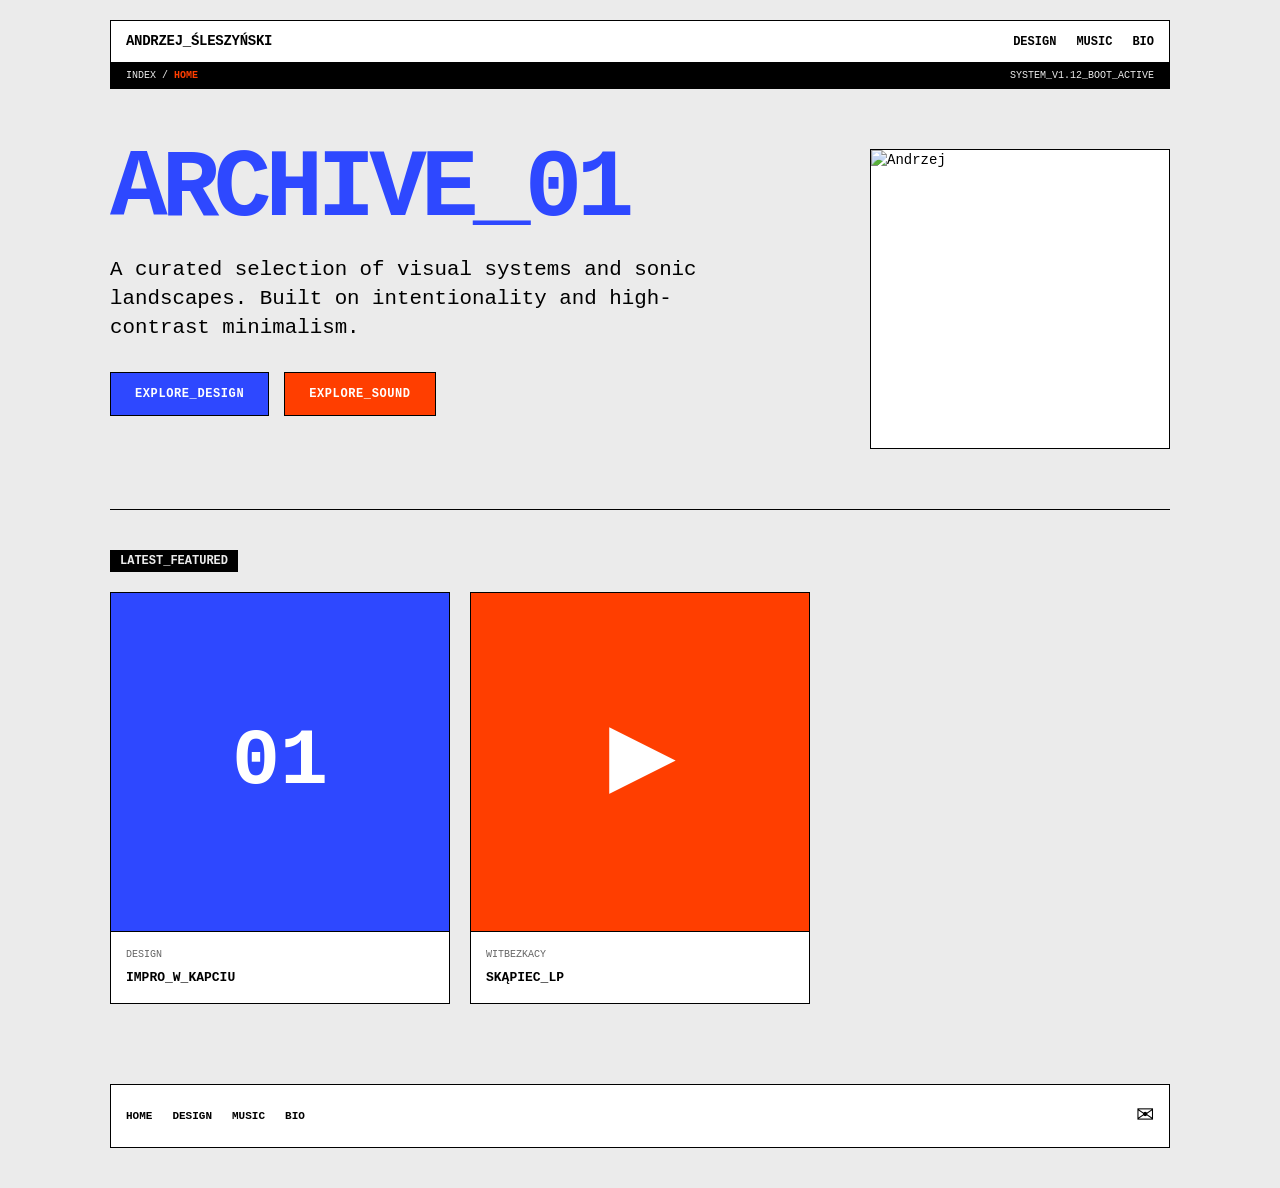
==== index.html @ a0dbd152 "Update index.html" ====
<!doctype html>
<html lang="en">
  <head>
    <meta charset="UTF-8" />
    <meta name="viewport" content="width=device-width, initial-scale=1.0" />
    <title>Andrzej Śleszyński | Portfolio</title>
    <link rel="stylesheet" href="style.css" />
    <link
      rel="icon"
      href="data:image/svg+xml,<svg xmlns=%22http://www.w3.org/2000/svg%22 viewBox=%220 0 100 100%22><text y=%22.9em%22 font-size=%2290%22 font-family=%22monospace%22 font-weight=%22900%22 fill=%22%232E48FF%22>&amp;/</text></svg>"
    />
  </head>
  <body>
    <header class="wiki-header">
      <nav class="nav-top">
        <div class="site-title">
          <a href="index.html" style="text-decoration: none; color: inherit"
            >ANDRZEJ_ŚLESZYŃSKI</a
          >
        </div>
        <div class="nav-links">
          <a href="design.html">DESIGN</a><a href="music.html">MUSIC</a
          ><a href="bio.html">BIO</a>
        </div>
      </nav>
      <div class="context-bar">
        <div class="path">
          <a href="index.html" style="text-decoration: none; color: inherit"
            >INDEX</a
          >
          / <span class="active-context">HOME</span>
        </div>
        <div class="metadata">SYSTEM_V1.12_BOOT_ACTIVE</div>
      </div>
    </header>

    <main>
      <section class="intro-wrap">
        <div class="intro-text">
          <h1>ARCHIVE_01</h1>
          <p>
            A curated selection of visual systems and sonic landscapes. Built on
            intentionality and high-contrast minimalism.
          </p>
          <div class="button-group">
            <a href="design.html" class="btn btn-cobalt">EXPLORE_DESIGN</a>
            <a href="music.html" class="btn btn-tangerine">EXPLORE_SOUND</a>
          </div>
        </div>
        <div class="photo-container">
          <img src="photo.jpg" alt="Andrzej" class="square-photo" />
        </div>
      </section>

      <section class="content-section">
        <h2 class="section-title">Latest_Featured</h2>
        <div class="featured-grid">
          <div class="wiki-entry">
            <a href="impro-kapciu.html" class="visual-link cobalt-bg">01</a>
            <div class="entry-meta">
              <span class="label">DESIGN</span
              ><span class="title">IMPRO_W_KAPCIU</span>
            </div>
          </div>
          <div class="wiki-entry">
            <a href="music.html" class="visual-link tangerine-bg">▶</a>
            <div class="entry-meta">
              <span class="label">WITBEZKACY</span
              ><span class="title">SKĄPIEC_LP</span>
            </div>
          </div>
        </div>
      </section>
    </main>

    <footer class="wiki-footer">
      <div class="footer-wrap">
        <div class="sitemap">
          <a href="index.html">Home</a><a href="design.html">Design</a
          ><a href="music.html">Music</a><a href="bio.html">Bio</a>
        </div>
        <a href="mailto:hello@sleszynski.com" class="mail-icon-link">&#9993;</a>
      </div>
    </footer>

    <script>
      document.addEventListener("DOMContentLoaded", function () {
        const preloader = document.getElementById("preloader");
        if (sessionStorage.getItem("booted")) {
          if (preloader) preloader.style.display = "none";
        } else {
          window.addEventListener("load", function () {
            setTimeout(() => {
              preloader.style.transition =
                "opacity 0.6s cubic-bezier(0.16, 1, 0.3, 1)";
              preloader.style.opacity = "0";
              sessionStorage.setItem("booted", "true");
              setTimeout(() => {
                preloader.style.display = "none";
              }, 600);
            }, 2500);
          });
        }
      });
    </script>
  </body>
</html>
---- style.css ----
/* ANDRZEJ ŚLESZYŃSKI // SYSTEM V1.11
   WANDA SAZO + OSCEAN ARCHIVE LOGIC */

:root {
  --bg: #ebebeb; /* Concrete */
  --white: #ffffff;
  --text: #000000; /* Pitch Black */
  --accent: #2e48ff; /* Cobalt Blue */
  --high: #ff3e00; /* Tangerine */
  --border: #000000;
}

* {
  margin: 0;
  padding: 0;
  box-sizing: border-box;
  cursor: crosshair;
}

body {
  font-family: "SF Mono", "Menlo", monospace;
  background-color: var(--bg);
  color: var(--text);
  padding: 0 20px;
  max-width: 1100px;
  margin: 0 auto;
  font-size: 14px;
  line-height: 1.5;
  overflow-x: hidden;
}

/* HEADER & NAVIGATION */
.wiki-header {
  border: 1px solid var(--border);
  margin-top: 20px;
  background: #fff;
}
.nav-top {
  display: flex;
  justify-content: space-between;
  padding: 10px 15px;
  border-bottom: 1px solid var(--border);
  flex-wrap: wrap;
}
.site-title {
  font-weight: 900;
  letter-spacing: -0.02em;
}
.site-title a {
  text-decoration: none;
  color: inherit;
}
.nav-links a {
  text-decoration: none;
  color: var(--text);
  margin-left: 20px;
  font-weight: bold;
  font-size: 12px;
}
.nav-links a:hover,
.nav-links a.active {
  color: var(--accent);
}

.context-bar {
  display: flex;
  justify-content: space-between;
  padding: 5px 15px;
  font-size: 10px;
  background-color: var(--text);
  color: var(--bg);
}
.active-context {
  color: var(--high);
  font-weight: bold;
}

/* UNIFIED LINEAR INTRO (PHOTO ON RIGHT) */
.intro-wrap {
  display: flex;
  justify-content: space-between;
  align-items: start;
  gap: 60px;
  padding: 60px 0;
  border-bottom: 1px solid var(--border);
}
.intro-text {
  flex: 1;
}
.intro-text h1 {
  font-size: clamp(3.5rem, 10vw, 6rem);
  font-weight: 900;
  letter-spacing: -0.06em;
  color: var(--accent);
  line-height: 0.85;
  margin-bottom: 1.5rem;
}
.intro-text p {
  font-size: 1.3rem;
  max-width: 650px;
  line-height: 1.4;
}
.photo-container {
  flex: 0 0 300px;
}
.square-photo {
  width: 300px;
  height: 300px;
  background-color: #fff;
  border: 1px solid var(--border);
  object-fit: cover;
  display: block;
}

/* PRIMARY NAVIGATION BUTTONS */
.button-group {
  display: flex;
  gap: 15px;
  margin-top: 30px;
}

.btn {
  display: inline-block;
  padding: 12px 24px;
  font-weight: 900;
  text-decoration: none;
  font-size: 12px;
  letter-spacing: 0.05em;
  border: 1px solid var(--border);
  transition: all 0.2s cubic-bezier(0.16, 1, 0.3, 1);
}

.btn-cobalt {
  background-color: var(--accent);
  color: var(--white);
}
.btn-tangerine {
  background-color: var(--high);
  color: var(--white);
}

.btn:hover {
  background-color: transparent;
  color: var(--text);
  transform: translateY(-2px);
}

/* GRID SYSTEMS */
.content-section {
  padding-top: 40px;
  margin-bottom: 60px;
}
.section-title {
  background: var(--border);
  color: var(--bg);
  display: inline-block;
  padding: 2px 10px;
  font-size: 12px;
  margin-bottom: 20px;
  text-transform: uppercase;
  font-weight: bold;
}

.wiki-grid,
.featured-grid {
  display: grid;
  grid-template-columns: repeat(auto-fill, minmax(300px, 1fr));
  gap: 20px;
}

.wiki-entry {
  border: 1px solid var(--border);
  background: #fff;
  transition: transform 0.2s cubic-bezier(0.16, 1, 0.3, 1);
}
.wiki-entry:hover {
  transform: translateY(-5px);
}
.visual-link {
  display: flex;
  aspect-ratio: 1/1;
  align-items: center;
  justify-content: center;
  text-decoration: none;
  font-size: 5rem;
  font-weight: 900;
  color: #fff;
}
.cobalt-bg {
  background: var(--accent);
}
.tangerine-bg {
  background: var(--high);
}
.entry-meta {
  padding: 15px;
  border-top: 1px solid var(--border);
}
.label {
  display: block;
  font-size: 10px;
  opacity: 0.6;
  text-transform: uppercase;
  margin-bottom: 5px;
}
.title {
  font-weight: bold;
  text-transform: uppercase;
  font-size: 13px;
}

/* FOOTER */
.wiki-footer {
  margin: 80px 0 40px;
  border: 1px solid var(--border);
  background: #fff;
  padding: 20px 15px;
}
.footer-wrap {
  display: flex;
  justify-content: space-between;
  align-items: center;
  flex-wrap: wrap;
  gap: 20px;
}
.sitemap {
  display: flex;
  gap: 20px;
}
.sitemap a {
  text-decoration: none;
  color: var(--text);
  font-size: 11px;
  font-weight: bold;
  text-transform: uppercase;
}
.mail-icon-link {
  text-decoration: none;
  color: var(--text);
  font-size: 1.4rem;
  line-height: 1;
}

/* MOBILE RESPONSIVE LOGIC */
@media (max-width: 850px) {
  .intro-wrap {
    flex-direction: column;
    gap: 30px;
    padding: 40px 0;
  }
  .photo-container {
    width: 100%;
    max-width: 300px;
  }
  .button-group {
    flex-direction: column;
    gap: 10px;
  }
  .btn {
    text-align: center;
    width: 100%;
  }

  .wiki-grid {
    grid-template-columns: 1fr;
  }

  .featured-grid {
    display: flex;
    overflow-x: auto;
    scroll-snap-type: x mandatory;
    gap: 15px;
    padding-bottom: 20px;
    -webkit-overflow-scrolling: touch;
    margin: 0 -20px;
    padding: 0 20px 20px 20px;
  }
  .featured-grid::-webkit-scrollbar {
    display: none;
  }
  .featured-grid .wiki-entry {
    flex: 0 0 85%;
    scroll-snap-align: center;
  }
}
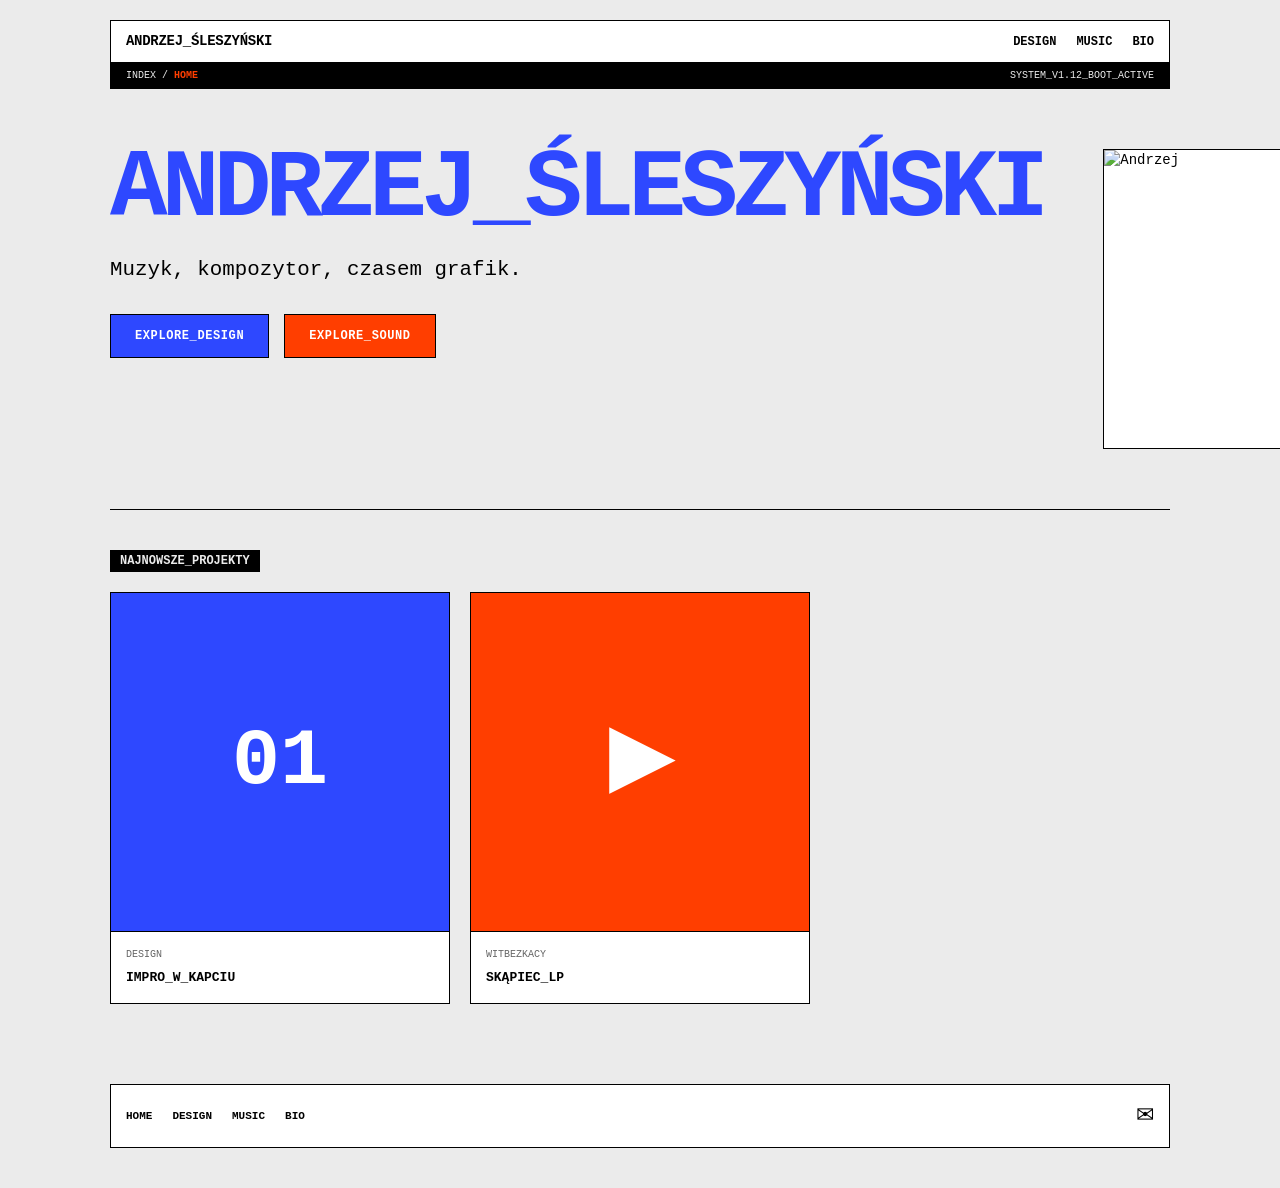
==== commit cb54851e: "mail corrections" ====
--- a/index.html
+++ b/index.html
@@ -37,11 +37,8 @@
     <main>
       <section class="intro-wrap">
         <div class="intro-text">
-          <h1>ARCHIVE_01</h1>
-          <p>
-            A curated selection of visual systems and sonic landscapes. Built on
-            intentionality and high-contrast minimalism.
-          </p>
+          <h1>ANDRZEJ_ŚLESZYŃSKI</h1>
+          <p>Muzyk, kompozytor, czasem grafik.</p>
           <div class="button-group">
             <a href="design.html" class="btn btn-cobalt">EXPLORE_DESIGN</a>
             <a href="music.html" class="btn btn-tangerine">EXPLORE_SOUND</a>
@@ -53,7 +50,7 @@
       </section>
 
       <section class="content-section">
-        <h2 class="section-title">Latest_Featured</h2>
+        <h2 class="section-title">Najnowsze_Projekty</h2>
         <div class="featured-grid">
           <div class="wiki-entry">
             <a href="impro-kapciu.html" class="visual-link cobalt-bg">01</a>
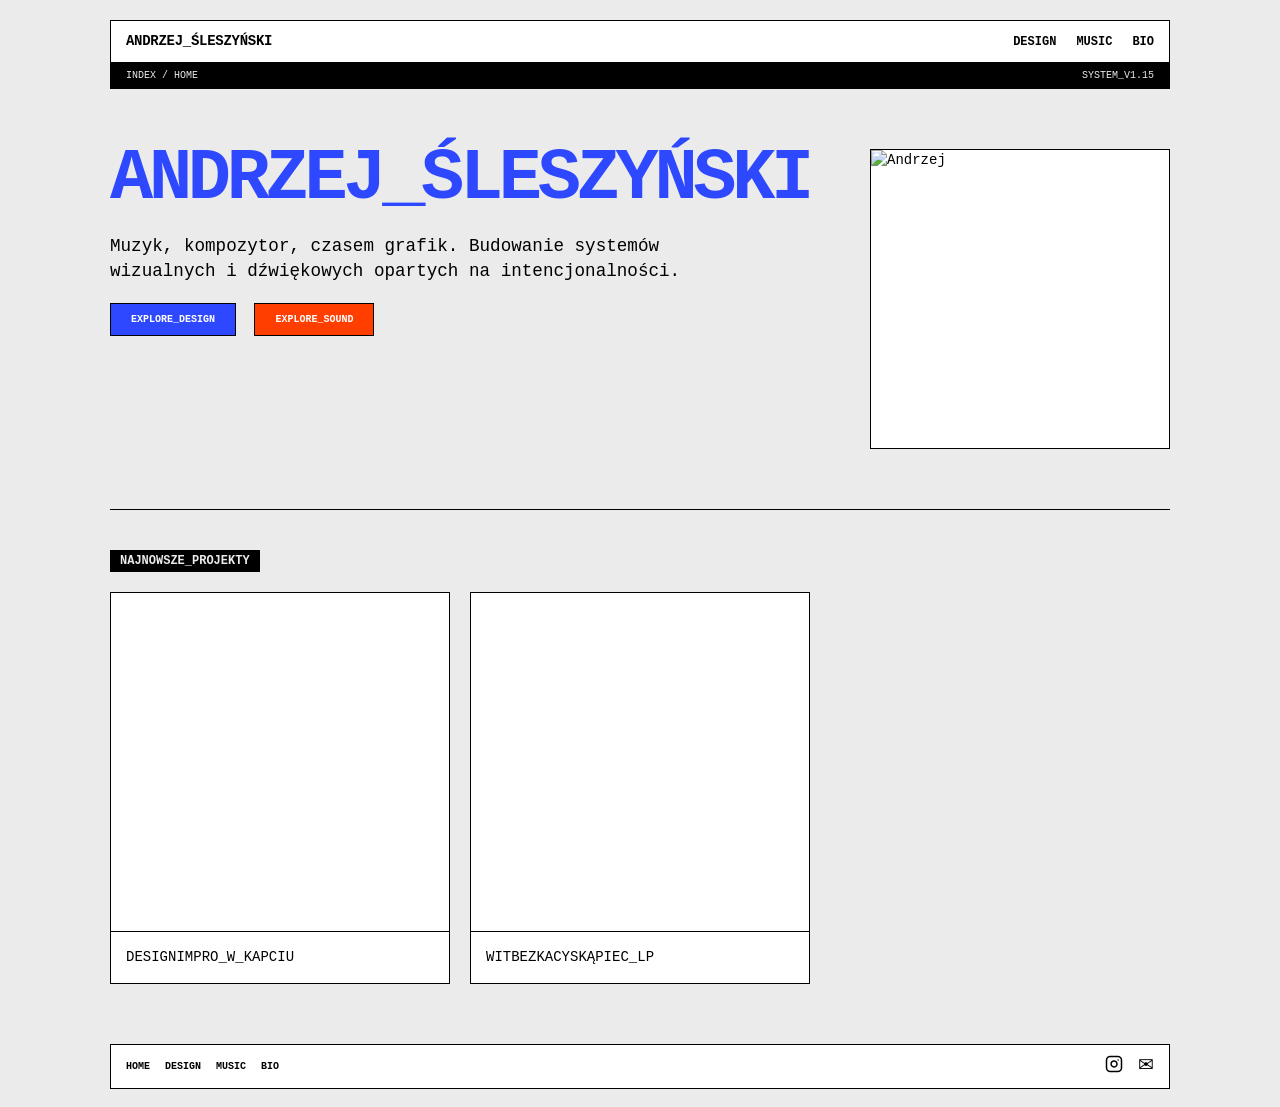
==== commit e85e9a7d: "big changes, new tables, text" ====
--- a/index.html
+++ b/index.html
@@ -14,9 +14,7 @@
     <header class="wiki-header">
       <nav class="nav-top">
         <div class="site-title">
-          <a href="index.html" style="text-decoration: none; color: inherit"
-            >ANDRZEJ_ŚLESZYŃSKI</a
-          >
+          <a href="index.html">ANDRZEJ_ŚLESZYŃSKI</a>
         </div>
         <div class="nav-links">
           <a href="design.html">DESIGN</a><a href="music.html">MUSIC</a
@@ -30,7 +28,7 @@
           >
           / <span class="active-context">HOME</span>
         </div>
-        <div class="metadata">SYSTEM_V1.12_BOOT_ACTIVE</div>
+        <div class="metadata">SYSTEM_V1.15</div>
       </div>
     </header>
 
@@ -38,10 +36,40 @@
       <section class="intro-wrap">
         <div class="intro-text">
           <h1>ANDRZEJ_ŚLESZYŃSKI</h1>
-          <p>Muzyk, kompozytor, czasem grafik.</p>
-          <div class="button-group">
-            <a href="design.html" class="btn btn-cobalt">EXPLORE_DESIGN</a>
-            <a href="music.html" class="btn btn-tangerine">EXPLORE_SOUND</a>
+          <p>
+            Muzyk, kompozytor, czasem grafik. Budowanie systemów wizualnych i
+            dźwiękowych opartych na intencjonalności.
+          </p>
+          <div class="button-group" style="margin-top: 25px">
+            <a
+              href="design.html"
+              class="btn btn-cobalt"
+              style="
+                padding: 10px 20px;
+                font-size: 10px;
+                border: 1px solid #000;
+                background: #2e48ff;
+                color: #fff;
+                text-decoration: none;
+                font-weight: bold;
+              "
+              >EXPLORE_DESIGN</a
+            >
+            <a
+              href="music.html"
+              class="btn btn-tangerine"
+              style="
+                padding: 10px 20px;
+                font-size: 10px;
+                border: 1px solid #000;
+                background: #ff3e00;
+                color: #fff;
+                text-decoration: none;
+                font-weight: bold;
+                margin-left: 10px;
+              "
+              >EXPLORE_SOUND</a
+            >
           </div>
         </div>
         <div class="photo-container">
@@ -51,9 +79,13 @@
 
       <section class="content-section">
         <h2 class="section-title">Najnowsze_Projekty</h2>
-        <div class="featured-grid">
+        <div class="wiki-grid">
           <div class="wiki-entry">
-            <a href="impro-kapciu.html" class="visual-link cobalt-bg">01</a>
+            <a
+              href="projects/design/impro-kapciu.html"
+              class="visual-link cobalt-bg"
+              >01</a
+            >
             <div class="entry-meta">
               <span class="label">DESIGN</span
               ><span class="title">IMPRO_W_KAPCIU</span>
@@ -76,29 +108,26 @@
           <a href="index.html">Home</a><a href="design.html">Design</a
           ><a href="music.html">Music</a><a href="bio.html">Bio</a>
         </div>
-        <a href="mailto:hello@sleszynski.com" class="mail-icon-link">&#9993;</a>
+        <div class="social-links">
+          <a href="https://instagram.com/witbezkacy" target="_blank">
+            <svg
+              width="18"
+              height="18"
+              viewBox="0 0 24 24"
+              fill="none"
+              stroke="currentColor"
+              stroke-width="2"
+              stroke-linecap="round"
+              stroke-linejoin="round"
+            >
+              <rect x="2" y="2" width="20" height="20" rx="5" ry="5"></rect>
+              <path d="M16 11.37A4 4 0 1 1 12.63 8 4 4 0 0 1 16 11.37z"></path>
+              <line x1="17.5" y1="6.5" x2="17.51" y2="6.5"></line>
+            </svg>
+          </a>
+          <a href="mailto:witbezkacy@gmail.com">&#9993;</a>
+        </div>
       </div>
     </footer>
-
-    <script>
-      document.addEventListener("DOMContentLoaded", function () {
-        const preloader = document.getElementById("preloader");
-        if (sessionStorage.getItem("booted")) {
-          if (preloader) preloader.style.display = "none";
-        } else {
-          window.addEventListener("load", function () {
-            setTimeout(() => {
-              preloader.style.transition =
-                "opacity 0.6s cubic-bezier(0.16, 1, 0.3, 1)";
-              preloader.style.opacity = "0";
-              sessionStorage.setItem("booted", "true");
-              setTimeout(() => {
-                preloader.style.display = "none";
-              }, 600);
-            }, 2500);
-          });
-        }
-      });
-    </script>
   </body>
 </html>
--- a/style.css
+++ b/style.css
@@ -1,12 +1,12 @@
-/* ANDRZEJ ŚLESZYŃSKI // SYSTEM V1.11
-   WANDA SAZO + OSCEAN ARCHIVE LOGIC */
+/* ANDRZEJ ŚLESZYŃSKI // SYSTEM V1.15
+   TABLE SYSTEM + RESPONSIVE HERO FIX */
 
 :root {
-  --bg: #ebebeb; /* Concrete */
+  --bg: #ebebeb;
   --white: #ffffff;
-  --text: #000000; /* Pitch Black */
-  --accent: #2e48ff; /* Cobalt Blue */
-  --high: #ff3e00; /* Tangerine */
+  --text: #000000;
+  --accent: #2e48ff;
+  --high: #ff3e00;
   --border: #000000;
 }
 
@@ -57,7 +57,6 @@
   font-weight: bold;
   font-size: 12px;
 }
-.nav-links a:hover,
 .nav-links a.active {
   color: var(--accent);
 }
@@ -70,17 +69,13 @@
   background-color: var(--text);
   color: var(--bg);
 }
-.active-context {
-  color: var(--high);
-  font-weight: bold;
-}
-
-/* UNIFIED LINEAR INTRO (PHOTO ON RIGHT) */
+
+/* INTRO WRAP (RESPONSIVE FIX) */
 .intro-wrap {
   display: flex;
   justify-content: space-between;
   align-items: start;
-  gap: 60px;
+  gap: 40px;
   padding: 60px 0;
   border-bottom: 1px solid var(--border);
 }
@@ -88,7 +83,11 @@
   flex: 1;
 }
 .intro-text h1 {
-  font-size: clamp(3.5rem, 10vw, 6rem);
+  font-size: clamp(
+    2rem,
+    7vw,
+    4.5rem
+  ); /* Smaller max size to keep photo on grid */
   font-weight: 900;
   letter-spacing: -0.06em;
   color: var(--accent);
@@ -96,10 +95,11 @@
   margin-bottom: 1.5rem;
 }
 .intro-text p {
-  font-size: 1.3rem;
-  max-width: 650px;
+  font-size: 1.1rem;
+  max-width: 600px;
   line-height: 1.4;
 }
+
 .photo-container {
   flex: 0 0 300px;
 }
@@ -112,37 +112,38 @@
   display: block;
 }
 
-/* PRIMARY NAVIGATION BUTTONS */
-.button-group {
-  display: flex;
-  gap: 15px;
-  margin-top: 30px;
-}
-
-.btn {
-  display: inline-block;
-  padding: 12px 24px;
-  font-weight: 900;
-  text-decoration: none;
-  font-size: 12px;
-  letter-spacing: 0.05em;
-  border: 1px solid var(--border);
-  transition: all 0.2s cubic-bezier(0.16, 1, 0.3, 1);
-}
-
-.btn-cobalt {
-  background-color: var(--accent);
-  color: var(--white);
-}
-.btn-tangerine {
-  background-color: var(--high);
-  color: var(--white);
-}
-
-.btn:hover {
-  background-color: transparent;
-  color: var(--text);
-  transform: translateY(-2px);
+/* REFINED 3-COLUMN TABLES (WHITE BACKGROUND) */
+.table-wrapper {
+  width: 100%;
+  overflow-x: auto;
+  margin-bottom: 40px;
+}
+.archive-table {
+  width: 100%;
+  border-collapse: collapse;
+  background: var(--white); /* Forces white background */
+  border: 1px solid var(--border);
+}
+.archive-table td {
+  padding: 1.2rem;
+  border-bottom: 1px solid #eee;
+  vertical-align: middle;
+}
+/* Column Gutter Logic */
+.archive-table td:first-child {
+  width: 180px;
+  padding-right: 4rem;
+  opacity: 0.6;
+}
+.archive-table td:nth-child(2) {
+  font-weight: bold;
+  padding-right: 4rem;
+}
+.archive-table td:last-child {
+  text-align: right;
+  font-weight: 800;
+  font-size: 11px;
+  width: 120px;
 }
 
 /* GRID SYSTEMS */
@@ -167,14 +168,10 @@
   grid-template-columns: repeat(auto-fill, minmax(300px, 1fr));
   gap: 20px;
 }
-
 .wiki-entry {
   border: 1px solid var(--border);
   background: #fff;
-  transition: transform 0.2s cubic-bezier(0.16, 1, 0.3, 1);
-}
-.wiki-entry:hover {
-  transform: translateY(-5px);
+  transition: 0.2s;
 }
 .visual-link {
   display: flex;
@@ -182,104 +179,60 @@
   align-items: center;
   justify-content: center;
   text-decoration: none;
-  font-size: 5rem;
+  font-size: 4rem;
   font-weight: 900;
   color: #fff;
-}
-.cobalt-bg {
-  background: var(--accent);
-}
-.tangerine-bg {
-  background: var(--high);
 }
 .entry-meta {
   padding: 15px;
   border-top: 1px solid var(--border);
 }
-.label {
-  display: block;
+
+/* COMPACT FOOTER */
+.wiki-footer {
+  margin: 40px 0 20px;
+  border: 1px solid var(--border);
+  background: #fff;
+  padding: 10px 15px;
+}
+.footer-wrap {
+  display: flex;
+  justify-content: space-between;
+  align-items: center;
+}
+.sitemap {
+  display: flex;
+  gap: 15px;
+}
+.sitemap a {
+  text-decoration: none;
+  color: var(--text);
   font-size: 10px;
-  opacity: 0.6;
+  font-weight: bold;
   text-transform: uppercase;
-  margin-bottom: 5px;
-}
-.title {
-  font-weight: bold;
-  text-transform: uppercase;
-  font-size: 13px;
-}
-
-/* FOOTER */
-.wiki-footer {
-  margin: 80px 0 40px;
-  border: 1px solid var(--border);
-  background: #fff;
-  padding: 20px 15px;
-}
-.footer-wrap {
-  display: flex;
-  justify-content: space-between;
+}
+.social-links {
+  display: flex;
+  gap: 15px;
   align-items: center;
-  flex-wrap: wrap;
-  gap: 20px;
-}
-.sitemap {
-  display: flex;
-  gap: 20px;
-}
-.sitemap a {
-  text-decoration: none;
-  color: var(--text);
-  font-size: 11px;
-  font-weight: bold;
-  text-transform: uppercase;
-}
-.mail-icon-link {
-  text-decoration: none;
-  color: var(--text);
-  font-size: 1.4rem;
+}
+.social-links a {
+  text-decoration: none;
+  color: var(--text);
+  font-size: 1.2rem;
   line-height: 1;
 }
 
-/* MOBILE RESPONSIVE LOGIC */
 @media (max-width: 850px) {
   .intro-wrap {
     flex-direction: column;
     gap: 30px;
-    padding: 40px 0;
   }
   .photo-container {
     width: 100%;
     max-width: 300px;
   }
-  .button-group {
-    flex-direction: column;
-    gap: 10px;
-  }
-  .btn {
-    text-align: center;
-    width: 100%;
-  }
-
   .wiki-grid {
     grid-template-columns: 1fr;
   }
-
-  .featured-grid {
-    display: flex;
-    overflow-x: auto;
-    scroll-snap-type: x mandatory;
-    gap: 15px;
-    padding-bottom: 20px;
-    -webkit-overflow-scrolling: touch;
-    margin: 0 -20px;
-    padding: 0 20px 20px 20px;
-  }
-  .featured-grid::-webkit-scrollbar {
-    display: none;
-  }
-  .featured-grid .wiki-entry {
-    flex: 0 0 85%;
-    scroll-snap-align: center;
-  }
-}
+}
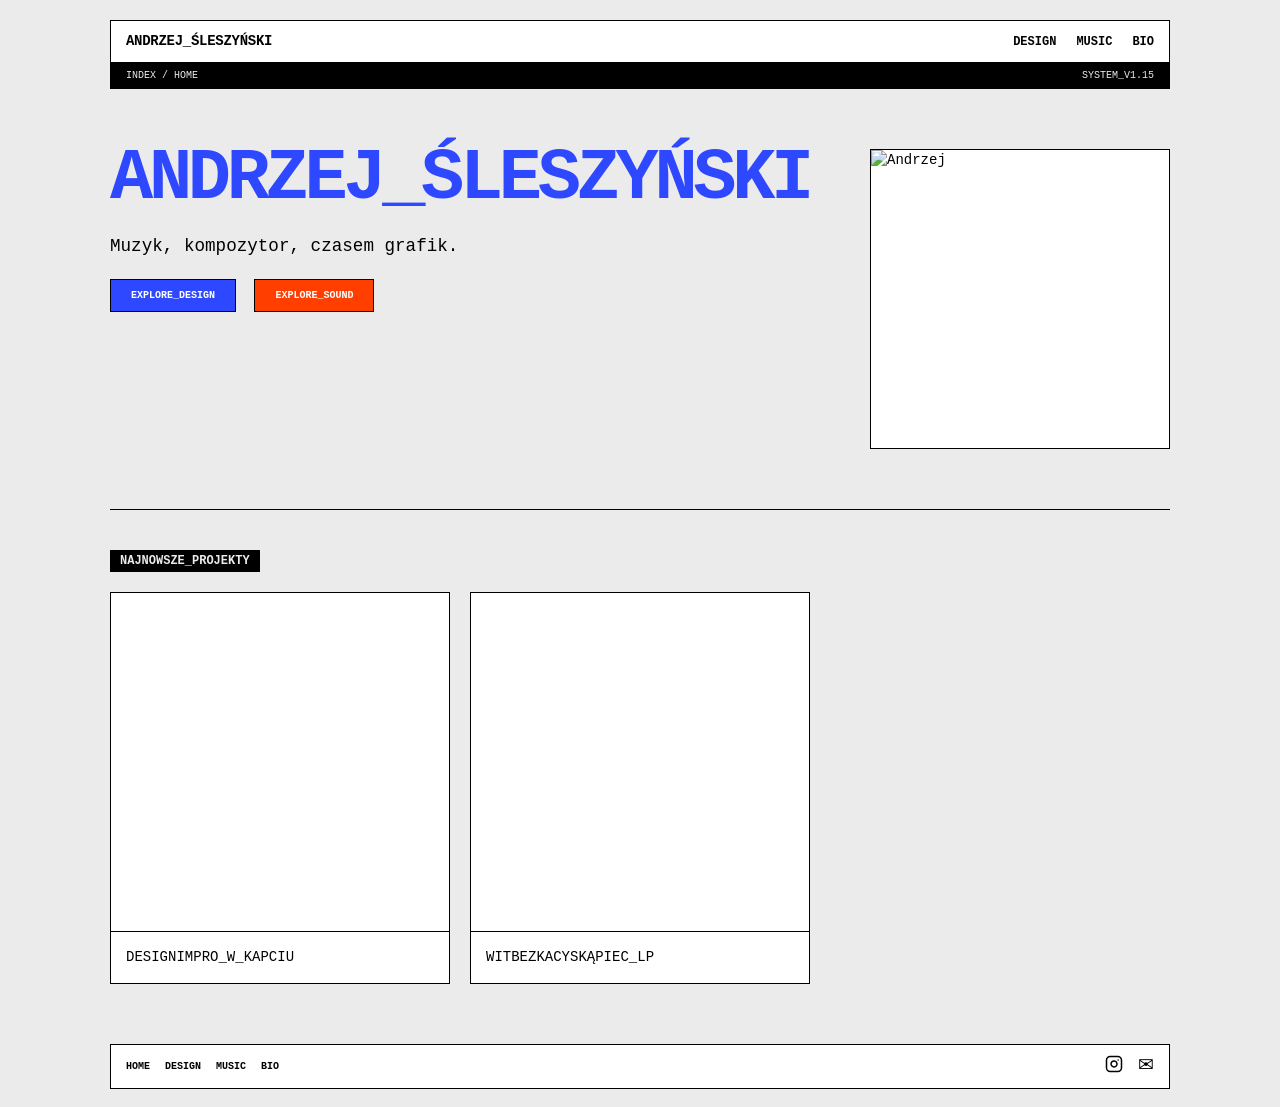
==== commit 3c0306be: "deleted some stuff" ====
--- a/index.html
+++ b/index.html
@@ -36,10 +36,7 @@
       <section class="intro-wrap">
         <div class="intro-text">
           <h1>ANDRZEJ_ŚLESZYŃSKI</h1>
-          <p>
-            Muzyk, kompozytor, czasem grafik. Budowanie systemów wizualnych i
-            dźwiękowych opartych na intencjonalności.
-          </p>
+          <p>Muzyk, kompozytor, czasem grafik.</p>
           <div class="button-group" style="margin-top: 25px">
             <a
               href="design.html"
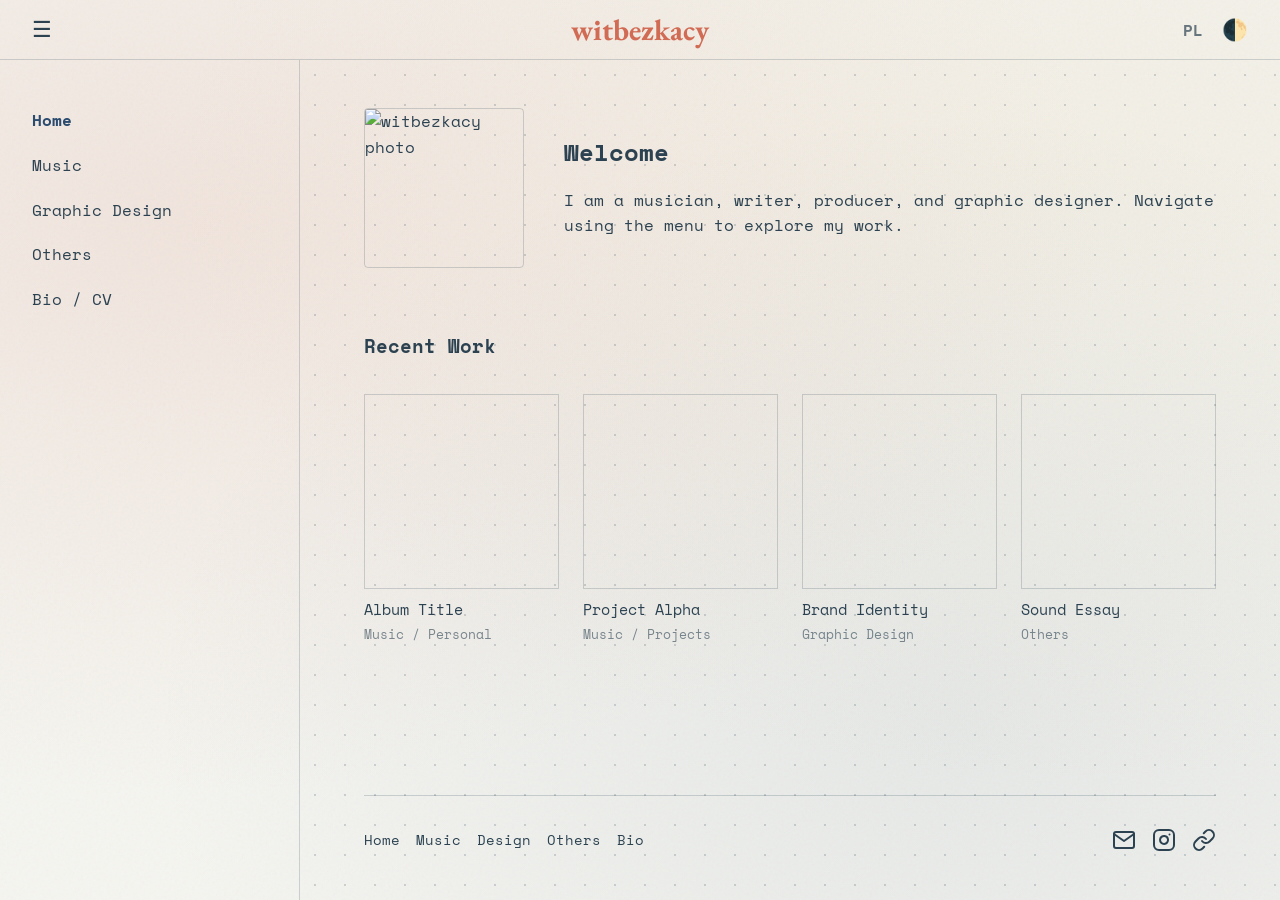
==== commit e87c85aa: "new version" ====
--- a/index.html
+++ b/index.html
@@ -3,128 +3,242 @@
   <head>
     <meta charset="UTF-8" />
     <meta name="viewport" content="width=device-width, initial-scale=1.0" />
-    <title>Andrzej Śleszyński | Portfolio</title>
-    <link rel="stylesheet" href="style.css" />
-    <link
-      rel="icon"
-      href="data:image/svg+xml,<svg xmlns=%22http://www.w3.org/2000/svg%22 viewBox=%220 0 100 100%22><text y=%22.9em%22 font-size=%2290%22 font-family=%22monospace%22 font-weight=%22900%22 fill=%22%232E48FF%22>&amp;/</text></svg>"
+    <meta
+      name="theme-color"
+      content="#F5F5F0"
+      media="(prefers-color-scheme: light)"
     />
+    <meta
+      name="theme-color"
+      content="#1a1a19"
+      media="(prefers-color-scheme: dark)"
+    />
+    <title>Home - witbezkacy</title>
+    <link rel="stylesheet" href="css/style.css" />
   </head>
   <body>
-    <header class="wiki-header">
-      <nav class="nav-top">
-        <div class="site-title">
-          <a href="index.html">ANDRZEJ_ŚLESZYŃSKI</a>
-        </div>
-        <div class="nav-links">
-          <a href="design.html">DESIGN</a><a href="music.html">MUSIC</a
-          ><a href="bio.html">BIO</a>
-        </div>
+    <div class="grain-overlay solid-gradient"></div>
+
+    <aside class="sidebar">
+      <div class="sidebar-header solid-gradient">
+        <button class="menu-btn" aria-label="Menu">☰</button>
+        <h1><a href="index.html">witbezkacy</a></h1>
+        <div class="header-controls">
+          <button class="lang-btn">PL</button>
+          <button class="theme-btn" aria-label="Toggle Dark Mode">🌓</button>
+        </div>
+      </div>
+      <nav id="nav-links" class="solid-gradient">
+        <ul class="nav-tree">
+          <li>
+            <a href="index.html" class="active"
+              ><span class="lang-en">Home</span
+              ><span class="lang-pl">Strona Główna</span></a
+            >
+          </li>
+          <li>
+            <a href="personal.html"
+              ><span class="lang-en">Music</span
+              ><span class="lang-pl">Muzyka</span></a
+            >
+            <ul id="music-menu" class="tree-level-1">
+              <li>
+                <a href="personal.html"
+                  ><span class="lang-en">Personal</span
+                  ><span class="lang-pl">Osobiste</span></a
+                >
+                <ul class="tree-level-2">
+                  <li><a href="project-personal.html">Album Title</a></li>
+                </ul>
+              </li>
+              <li>
+                <a href="projects.html"
+                  ><span class="lang-en">Projects</span
+                  ><span class="lang-pl">Projekty</span></a
+                >
+                <ul class="tree-level-2">
+                  <li><a href="project-collab.html">Project Alpha</a></li>
+                </ul>
+              </li>
+            </ul>
+          </li>
+          <li>
+            <a href="design.html"
+              ><span class="lang-en">Graphic Design</span
+              ><span class="lang-pl">Projektowanie</span></a
+            >
+            <ul id="design-menu" class="tree-level-1">
+              <li><a href="project-design.html">Brand Identity</a></li>
+            </ul>
+          </li>
+          <li>
+            <a href="others.html"
+              ><span class="lang-en">Others</span
+              ><span class="lang-pl">Inne</span></a
+            >
+            <ul id="others-menu" class="tree-level-1">
+              <li><a href="project-other.html">Sound Essay</a></li>
+            </ul>
+          </li>
+          <li><a href="bio.html">Bio / CV</a></li>
+        </ul>
       </nav>
-      <div class="context-bar">
-        <div class="path">
-          <a href="index.html" style="text-decoration: none; color: inherit"
-            >INDEX</a
-          >
-          / <span class="active-context">HOME</span>
-        </div>
-        <div class="metadata">SYSTEM_V1.15</div>
-      </div>
-    </header>
+    </aside>
 
     <main>
-      <section class="intro-wrap">
-        <div class="intro-text">
-          <h1>ANDRZEJ_ŚLESZYŃSKI</h1>
-          <p>Muzyk, kompozytor, czasem grafik.</p>
-          <div class="button-group" style="margin-top: 25px">
-            <a
-              href="design.html"
-              class="btn btn-cobalt"
-              style="
-                padding: 10px 20px;
-                font-size: 10px;
-                border: 1px solid #000;
-                background: #2e48ff;
-                color: #fff;
-                text-decoration: none;
-                font-weight: bold;
-              "
-              >EXPLORE_DESIGN</a
-            >
-            <a
-              href="music.html"
-              class="btn btn-tangerine"
-              style="
-                padding: 10px 20px;
-                font-size: 10px;
-                border: 1px solid #000;
-                background: #ff3e00;
-                color: #fff;
-                text-decoration: none;
-                font-weight: bold;
-                margin-left: 10px;
-              "
-              >EXPLORE_SOUND</a
-            >
+      <section id="home">
+        <div class="profile-section">
+          <img
+            src="https://via.placeholder.com/300x300/2c4251/f5f5f0?text=Photo"
+            alt="witbezkacy photo"
+            class="profile-photo"
+          />
+          <div class="profile-text">
+            <h2>
+              <span class="lang-en">Welcome</span
+              ><span class="lang-pl">Witamy</span>
+            </h2>
+            <p class="lang-en">
+              I am a musician, writer, producer, and graphic designer. Navigate
+              using the menu to explore my work.
+            </p>
+            <p class="lang-pl">
+              Jestem muzykiem, pisarzem, producentem i grafikiem. Użyj menu, aby
+              odkryć moje prace.
+            </p>
           </div>
         </div>
-        <div class="photo-container">
-          <img src="photo.jpg" alt="Andrzej" class="square-photo" />
+
+        <h3 style="margin-top: 4rem; margin-bottom: 2rem">
+          <span class="lang-en">Recent Work</span
+          ><span class="lang-pl">Najnowsze Prace</span>
+        </h3>
+        <div class="grid">
+          <a href="project-personal.html" class="grid-item">
+            <div
+              class="grid-image"
+              style="
+                background-image: url(&quot;https://via.placeholder.com/400x400/2c4251/f5f5f0?text=Personal&quot;);
+              "
+            ></div>
+            <div class="grid-title">
+              Album Title <br /><span class="grid-meta"
+                ><span class="lang-en">Music / Personal</span
+                ><span class="lang-pl">Muzyka / Osobiste</span></span
+              >
+            </div>
+          </a>
+          <a href="project-collab.html" class="grid-item">
+            <div
+              class="grid-image"
+              style="
+                background-image: url(&quot;https://via.placeholder.com/400x400/d16b54/f5f5f0?text=Projects&quot;);
+              "
+            ></div>
+            <div class="grid-title">
+              Project Alpha <br /><span class="grid-meta"
+                ><span class="lang-en">Music / Projects</span
+                ><span class="lang-pl">Muzyka / Projekty</span></span
+              >
+            </div>
+          </a>
+          <a href="project-design.html" class="grid-item">
+            <div
+              class="grid-image"
+              style="
+                background-image: url(&quot;https://via.placeholder.com/400x400/5a7a8c/f5f5f0?text=Design&quot;);
+              "
+            ></div>
+            <div class="grid-title">
+              Brand Identity <br /><span class="grid-meta"
+                ><span class="lang-en">Graphic Design</span
+                ><span class="lang-pl">Projektowanie</span></span
+              >
+            </div>
+          </a>
+          <a href="project-other.html" class="grid-item">
+            <div
+              class="grid-image"
+              style="
+                background-image: url(&quot;https://via.placeholder.com/400x400/d4a35c/f5f5f0?text=Other&quot;);
+              "
+            ></div>
+            <div class="grid-title">
+              Sound Essay <br /><span class="grid-meta"
+                ><span class="lang-en">Others</span
+                ><span class="lang-pl">Inne</span></span
+              >
+            </div>
+          </a>
         </div>
       </section>
 
-      <section class="content-section">
-        <h2 class="section-title">Najnowsze_Projekty</h2>
-        <div class="wiki-grid">
-          <div class="wiki-entry">
-            <a
-              href="projects/design/impro-kapciu.html"
-              class="visual-link cobalt-bg"
-              >01</a
-            >
-            <div class="entry-meta">
-              <span class="label">DESIGN</span
-              ><span class="title">IMPRO_W_KAPCIU</span>
-            </div>
-          </div>
-          <div class="wiki-entry">
-            <a href="music.html" class="visual-link tangerine-bg">▶</a>
-            <div class="entry-meta">
-              <span class="label">WITBEZKACY</span
-              ><span class="title">SKĄPIEC_LP</span>
-            </div>
-          </div>
-        </div>
-      </section>
-    </main>
-
-    <footer class="wiki-footer">
-      <div class="footer-wrap">
+      <footer>
         <div class="sitemap">
-          <a href="index.html">Home</a><a href="design.html">Design</a
-          ><a href="music.html">Music</a><a href="bio.html">Bio</a>
-        </div>
-        <div class="social-links">
-          <a href="https://instagram.com/witbezkacy" target="_blank">
-            <svg
-              width="18"
-              height="18"
-              viewBox="0 0 24 24"
+          <a href="index.html"
+            ><span class="lang-en">Home</span
+            ><span class="lang-pl">Strona Główna</span></a
+          ><a href="personal.html"
+            ><span class="lang-en">Music</span
+            ><span class="lang-pl">Muzyka</span></a
+          ><a href="design.html"
+            ><span class="lang-en">Design</span
+            ><span class="lang-pl">Projektowanie</span></a
+          ><a href="others.html"
+            ><span class="lang-en">Others</span
+            ><span class="lang-pl">Inne</span></a
+          ><a href="bio.html">Bio</a>
+        </div>
+        <div class="socials">
+          <a href="mailto:witbezkacy@gmail.com" title="Email"
+            ><svg
+              width="24"
+              height="24"
               fill="none"
               stroke="currentColor"
               stroke-width="2"
               stroke-linecap="round"
               stroke-linejoin="round"
             >
+              <path
+                d="M4 4h16c1.1 0 2 .9 2 2v12c0 1.1-.9 2-2 2H4c-1.1 0-2-.9-2-2V6c0-1.1.9-2 2-2z"
+              ></path>
+              <polyline points="22,6 12,13 2,6"></polyline></svg
+          ></a>
+          <a href="#" title="Instagram"
+            ><svg
+              width="24"
+              height="24"
+              fill="none"
+              stroke="currentColor"
+              stroke-width="2"
+              stroke-linecap="round"
+              stroke-linejoin="round"
+            >
               <rect x="2" y="2" width="20" height="20" rx="5" ry="5"></rect>
               <path d="M16 11.37A4 4 0 1 1 12.63 8 4 4 0 0 1 16 11.37z"></path>
-              <line x1="17.5" y1="6.5" x2="17.51" y2="6.5"></line>
-            </svg>
-          </a>
-          <a href="mailto:witbezkacy@gmail.com">&#9993;</a>
-        </div>
-      </div>
-    </footer>
+              <line x1="17.5" y1="6.5" x2="17.51" y2="6.5"></line></svg
+          ></a>
+          <a href="#" title="Linktree"
+            ><svg
+              width="24"
+              height="24"
+              fill="none"
+              stroke="currentColor"
+              stroke-width="2"
+              stroke-linecap="round"
+              stroke-linejoin="round"
+            >
+              <path
+                d="M10 13a5 5 0 0 0 7.54.54l3-3a5 5 0 0 0-7.07-7.07l-1.72 1.71"
+              ></path>
+              <path
+                d="M14 11a5 5 0 0 0-7.54-.54l-3 3a5 5 0 0 0 7.07 7.07l1.71-1.71"
+              ></path></svg
+          ></a>
+        </div>
+      </footer>
+    </main>
+    <script src="js/script.js"></script>
   </body>
 </html>
--- a/css/style.css
+++ b/css/style.css
@@ -0,0 +1,542 @@
+@import url("https://fonts.googleapis.com/css2?family=EB+Garamond:ital,wght@0,400;0,700;1,400&family=Space+Mono:ital,wght@0,400;0,700;1,400;1,700&display=swap");
+
+:root {
+  --wada-oyster: #f5f5f0;
+  --wada-iron: #2c4251;
+  --wada-coral: #d16b54;
+  --wada-blue: #2b4b6f;
+
+  --bg-color: var(--wada-oyster);
+  --text-color: var(--wada-iron);
+  --accent-color: var(--wada-coral);
+  --active-color: var(--wada-blue);
+  --bg-alt: #ebebe5;
+  --border-color: rgba(44, 66, 81, 0.2);
+
+  --grad-1: rgba(209, 107, 84, 0.12);
+  --grad-2: rgba(43, 75, 111, 0.08);
+  --grad-3: rgba(212, 163, 92, 0.08);
+}
+
+[data-theme="dark"] {
+  --bg-color: #1a1a19;
+  --text-color: var(--wada-oyster);
+  --accent-color: #e08b76;
+  --active-color: #7eacc2;
+  --bg-alt: #242422;
+  --border-color: rgba(245, 245, 240, 0.2);
+
+  --grad-1: rgba(209, 107, 84, 0.06);
+  --grad-2: rgba(126, 172, 194, 0.05);
+  --grad-3: rgba(43, 75, 111, 0.08);
+}
+
+* {
+  box-sizing: border-box;
+}
+html {
+  scroll-behavior: smooth;
+  background-color: var(--bg-color);
+}
+
+body {
+  margin: 0;
+  font-family: "Space Mono", "Courier New", Courier, monospace;
+  background-color: transparent;
+  color: var(--text-color);
+  display: flex;
+  min-height: 100vh;
+  transition: color 0.3s ease;
+  line-height: 1.6;
+  font-size: 1rem;
+  overflow-x: hidden;
+}
+
+/* --- THE SOLID GRADIENT MIXIN --- */
+/* Applied to the background, header, and sidebar so they all perfectly blend */
+.solid-gradient {
+  background-color: var(--bg-color);
+  background-image:
+    url("data:image/svg+xml,%3Csvg viewBox='0 0 256 256' xmlns='http://www.w3.org/2000/svg'%3E%3Cfilter id='noise'%3E%3CfeTurbulence type='fractalNoise' baseFrequency='1.2' numOctaves='3' stitchTiles='stitch'/%3E%3C/filter%3E%3Crect width='100%25' height='100%25' filter='url(%23noise)' opacity='0.05'/%3E%3C/svg%3E"),
+    radial-gradient(ellipse at 15% 25%, var(--grad-1) 0%, transparent 60%),
+    radial-gradient(ellipse at 75% 80%, var(--grad-2) 0%, transparent 60%),
+    radial-gradient(ellipse at 85% 20%, var(--grad-3) 0%, transparent 60%);
+  background-attachment: fixed; /* Magic bullet that ensures seamless matching everywhere */
+  transition: background-color 0.3s ease;
+}
+
+[data-theme="dark"] .solid-gradient {
+  background-image:
+    url("data:image/svg+xml,%3Csvg viewBox='0 0 256 256' xmlns='http://www.w3.org/2000/svg'%3E%3Cfilter id='noise'%3E%3CfeTurbulence type='fractalNoise' baseFrequency='1.2' numOctaves='3' stitchTiles='stitch'/%3E%3C/filter%3E%3Crect width='100%25' height='100%25' filter='url(%23noise)' opacity='0.03'/%3E%3C/svg%3E"),
+    radial-gradient(ellipse at 15% 25%, var(--grad-1) 0%, transparent 60%),
+    radial-gradient(ellipse at 75% 80%, var(--grad-2) 0%, transparent 60%),
+    radial-gradient(ellipse at 85% 20%, var(--grad-3) 0%, transparent 60%);
+}
+
+/* Base Viewport Background */
+.grain-overlay {
+  position: fixed;
+  top: 0;
+  left: 0;
+  right: 0;
+  height: 120vh;
+  z-index: -3;
+  pointer-events: none;
+}
+
+/* The Dot Layer (Avoids the PC Header & Sidebar) */
+.grain-overlay::after {
+  content: "";
+  position: absolute;
+  top: 60px;
+  left: 300px;
+  right: 0;
+  bottom: 0;
+  background-image: radial-gradient(var(--border-color) 1px, transparent 1px);
+  background-size: 30px 30px;
+  z-index: -2;
+  transition: left 0.3s ease;
+}
+
+html[lang="pl"] .lang-en {
+  display: none !important;
+}
+html[lang="en"] .lang-pl {
+  display: none !important;
+}
+
+h1,
+h2,
+h3 {
+  font-weight: 700;
+  margin-bottom: 1rem;
+}
+a {
+  color: var(--accent-color);
+  text-decoration: none;
+  transition:
+    color 0.2s,
+    opacity 0.2s;
+}
+a:hover {
+  opacity: 0.7;
+}
+p {
+  max-width: 65ch;
+  margin-bottom: 1.5rem;
+}
+
+/* Desktop Floating Toggle Button */
+#desktop-toggle {
+  display: none !important;
+}
+
+/* --- UNIFIED HEADER (PC & Mobile) --- */
+.sidebar {
+  display: contents;
+}
+
+.sidebar-header {
+  position: fixed;
+  top: 0;
+  left: 0;
+  right: 0;
+  height: 60px;
+  display: grid;
+  grid-template-columns: 1fr auto 1fr;
+  align-items: center;
+  padding: 0 2rem;
+  border-bottom: 1px solid var(--border-color);
+  z-index: 101;
+}
+
+.sidebar-header h1 {
+  font-family: "EB Garamond", Georgia, serif;
+  font-weight: 700;
+  font-size: 1.85rem;
+  margin: 0;
+  justify-self: center;
+  white-space: nowrap;
+}
+.sidebar-header h1 a {
+  color: var(--accent-color);
+}
+
+.menu-btn {
+  justify-self: start;
+  background: none;
+  border: none;
+  font-size: 1.4rem;
+  color: var(--text-color);
+  cursor: pointer;
+  padding: 0;
+}
+.header-controls {
+  justify-self: end;
+  display: flex;
+  align-items: center;
+  gap: 1.2rem;
+}
+.theme-btn {
+  background: none;
+  border: none;
+  font-size: 1.3rem;
+  color: var(--text-color);
+  cursor: pointer;
+  padding: 0;
+}
+.lang-btn {
+  background: none;
+  border: none;
+  font-size: 1rem;
+  color: var(--text-color);
+  cursor: pointer;
+  padding: 0;
+  font-family: inherit;
+  font-weight: 700;
+  opacity: 0.7;
+  transition: opacity 0.2s;
+}
+.lang-btn:hover {
+  opacity: 1;
+}
+
+/* --- UNIFIED SIDEBAR NAV (PC & Mobile) --- */
+#nav-links {
+  position: fixed;
+  top: 60px;
+  left: 0;
+  bottom: 0;
+  width: 300px;
+  padding: 3rem 2rem; /* Matches Main Content Top Padding */
+  border-right: 1px solid var(--border-color);
+  overflow-y: auto;
+  z-index: 100;
+  transition: transform 0.3s ease;
+}
+body.sidebar-collapsed #nav-links {
+  transform: translateX(-100%);
+}
+
+.nav-tree {
+  list-style: none;
+  padding: 0;
+  margin: 0;
+  font-size: 1rem;
+}
+.nav-tree > li {
+  margin-bottom: 1.2rem;
+}
+.nav-tree a {
+  color: var(--text-color);
+  text-decoration: none;
+  display: block;
+}
+.nav-tree a:hover,
+.nav-tree a.active,
+.nav-tree a.expanded-parent {
+  color: var(--active-color);
+  opacity: 1;
+}
+.nav-tree a.active,
+.nav-tree a.expanded-parent {
+  font-weight: 700;
+}
+
+.tree-level-1 {
+  list-style: none;
+  padding-left: 1rem;
+  margin-top: 0.8rem;
+  border-left: 1px solid var(--border-color);
+  display: none;
+}
+.tree-level-1 > li {
+  margin-bottom: 0.8rem;
+}
+.tree-level-1 > li:last-child {
+  margin-bottom: 0;
+}
+.tree-level-2 {
+  list-style: none;
+  padding-left: 1rem;
+  margin-top: 0.8rem;
+  border-left: 1px solid var(--border-color);
+  display: none;
+}
+.tree-level-2 > li {
+  margin-bottom: 0.5rem;
+  display: flex;
+  align-items: center;
+}
+
+.tree-level-1.open,
+.tree-level-2.open {
+  display: block;
+}
+
+/* --- MAIN CONTENT --- */
+main {
+  margin-top: 60px;
+  margin-left: 300px;
+  padding: 3rem 4rem; /* Top padding aligned exactly with #nav-links padding */
+  flex: 1;
+  max-width: 1000px;
+  display: flex;
+  flex-direction: column;
+  min-height: calc(100vh - 60px);
+  transition: margin-left 0.3s ease;
+}
+body.sidebar-collapsed main {
+  margin-left: 0;
+}
+body.sidebar-collapsed .grain-overlay::after {
+  left: 0;
+}
+
+section,
+article {
+  flex: 1;
+  margin-bottom: 4rem;
+}
+
+/* Profile Section */
+.profile-section {
+  display: flex;
+  gap: 2.5rem;
+  align-items: center;
+  margin-bottom: 3rem;
+}
+.profile-photo {
+  width: 160px;
+  height: 160px;
+  border-radius: 4px;
+  object-fit: cover;
+  border: 1px solid var(--border-color);
+  flex-shrink: 0;
+}
+
+/* PC Grids */
+.grid {
+  display: grid;
+  grid-template-columns: repeat(4, 1fr);
+  gap: 1.5rem;
+}
+.grid-item {
+  display: block;
+  color: var(--text-color);
+}
+.grid-image {
+  width: 100%;
+  aspect-ratio: 1;
+  background-size: cover;
+  background-position: center;
+  border: 1px solid var(--border-color);
+  transition: filter 0.3s;
+}
+.grid-item:hover .grid-image {
+  filter: brightness(0.85);
+}
+.grid-title {
+  margin-top: 0.5rem;
+  font-size: 0.95rem;
+  text-align: left;
+}
+.grid-meta {
+  font-size: 0.8rem;
+  opacity: 0.6;
+}
+
+/* Tables & Lists */
+.table-container {
+  width: 100%;
+  max-width: 100vw;
+  overflow-x: auto;
+  -webkit-overflow-scrolling: touch;
+}
+table {
+  width: 100%;
+  min-width: 600px;
+  border-collapse: collapse;
+  text-align: left;
+  margin-bottom: 1.5rem;
+}
+th,
+td {
+  padding: 0.75rem 1rem;
+  border-bottom: 1px solid var(--border-color);
+  white-space: nowrap;
+}
+th {
+  font-weight: 700;
+  font-size: 0.9rem;
+  text-transform: uppercase;
+  letter-spacing: 0.05em;
+  opacity: 0.7;
+}
+.text-list {
+  list-style: none;
+  padding: 0;
+}
+.text-list li {
+  margin-bottom: 0.5rem;
+}
+
+.cv-grid {
+  display: grid;
+  grid-template-columns: 180px 1fr;
+  gap: 1rem;
+  border-top: 1px solid var(--border-color);
+  padding-top: 1rem;
+}
+.cv-year {
+  opacity: 0.7;
+}
+.design-image-grid {
+  display: grid;
+  grid-template-columns: repeat(2, 1fr);
+  gap: 1.5rem;
+  margin-top: 3rem;
+}
+.design-image-grid img {
+  width: 100%;
+  height: auto;
+  display: block;
+  border: 1px solid var(--border-color);
+}
+.design-image-grid img:first-child,
+.design-image-grid img:last-child {
+  grid-column: 1 / -1;
+}
+
+/* Fixed Footer */
+footer {
+  margin-top: auto;
+  padding-top: 2rem;
+  border-top: 1px solid var(--border-color);
+  display: flex;
+  justify-content: space-between;
+  align-items: center;
+  font-size: 0.9rem;
+}
+.sitemap {
+  display: flex;
+  flex-wrap: wrap;
+  gap: 1rem;
+}
+.sitemap a {
+  color: var(--text-color);
+}
+.socials {
+  display: flex;
+  gap: 1rem;
+}
+.socials a {
+  color: var(--text-color);
+  display: inline-flex;
+  width: 24px;
+  height: 24px;
+}
+.socials a svg {
+  width: 100%;
+  height: 100%;
+  display: block;
+}
+.socials a:hover {
+  color: var(--accent-color);
+}
+
+/* --- STRICT MOBILE LAYOUT --- */
+@media (max-width: 768px) {
+  .sidebar-header {
+    padding: 0 1.5rem;
+  }
+  .grain-overlay::after {
+    left: 0;
+  }
+
+  #nav-links {
+    width: 280px;
+    transform: translateX(-100%);
+    padding: 3rem 1.5rem;
+  }
+  #nav-links.active {
+    transform: translateX(0);
+  }
+
+  main {
+    margin-left: 0;
+    padding: 3rem 1.5rem 2rem 1.5rem;
+  }
+  body.sidebar-collapsed main {
+    margin-left: 0;
+    padding-left: 1.5rem;
+  }
+
+  /* Mobile Homepage fixes */
+  .profile-section {
+    flex-direction: column;
+    align-items: flex-start;
+    text-align: left;
+    gap: 1.5rem;
+  }
+  .grid {
+    grid-template-columns: repeat(2, 1fr);
+  }
+
+  /* Mobile Table Card Layout Fix */
+  table,
+  thead,
+  tbody,
+  th,
+  td,
+  tr {
+    display: block;
+    width: 100%;
+    min-width: auto;
+  }
+  thead {
+    display: none;
+  }
+  tr {
+    margin-bottom: 1.5rem;
+    border: 1px solid var(--border-color);
+    border-bottom: none;
+    border-radius: 4px;
+    overflow: hidden;
+  }
+  td {
+    padding: 0.75rem 1rem;
+    border-bottom: 1px solid var(--border-color);
+    display: flex;
+    justify-content: space-between;
+    align-items: center;
+    white-space: normal;
+    text-align: right;
+  }
+  td::before {
+    content: attr(data-label-en);
+    font-weight: 700;
+    opacity: 0.7;
+    font-size: 0.85rem;
+    text-transform: uppercase;
+    text-align: left;
+    margin-right: 1rem;
+  }
+  html[lang="pl"] td::before {
+    content: attr(data-label-pl);
+  }
+
+  footer {
+    flex-direction: column;
+    justify-content: center;
+    text-align: center;
+    gap: 2rem;
+  }
+  .sitemap {
+    justify-content: center;
+  }
+  .socials {
+    justify-content: center;
+    width: 100%;
+  }
+}
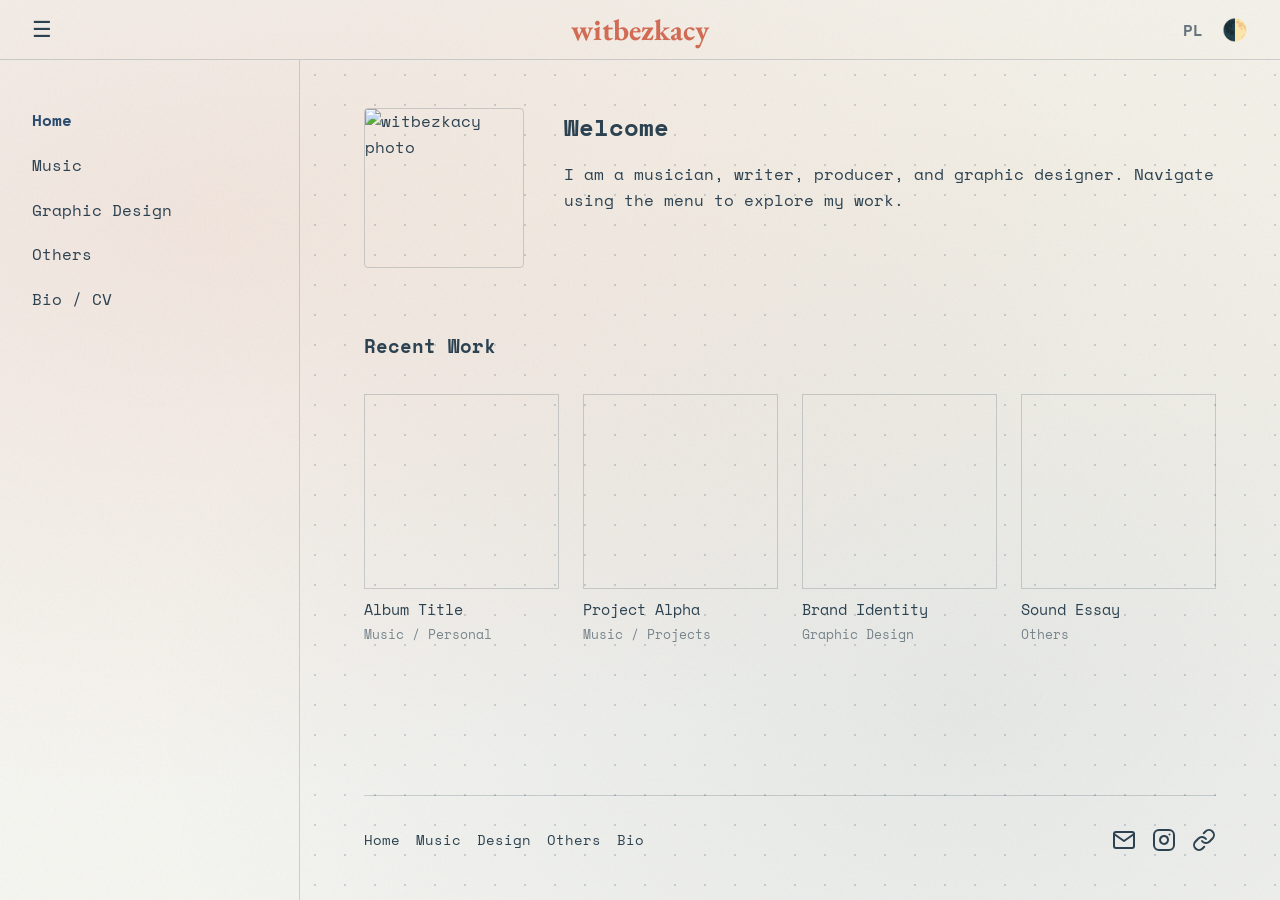
==== commit fed6cfbc: "many changes mostly changing the light/dark flicker" ====
--- a/index.html
+++ b/index.html
@@ -4,6 +4,10 @@
     <meta charset="UTF-8" />
     <meta name="viewport" content="width=device-width, initial-scale=1.0" />
     <meta
+      name="description"
+      content="Portfolio of witbezkacy - Musician, Writer, Producer, and Graphic Designer based in Katowice."
+    />
+    <meta
       name="theme-color"
       content="#F5F5F0"
       media="(prefers-color-scheme: light)"
@@ -14,7 +18,25 @@
       media="(prefers-color-scheme: dark)"
     />
     <title>Home - witbezkacy</title>
+    <link rel="preconnect" href="https://fonts.googleapis.com" />
+    <link rel="preconnect" href="https://fonts.gstatic.com" crossorigin />
+    <link
+      href="https://fonts.googleapis.com/css2?family=EB+Garamond:ital,wght@0,400;0,700;1,400&family=Space+Mono:ital,wght@0,400;0,700;1,400;1,700&display=swap"
+      rel="stylesheet"
+    />
     <link rel="stylesheet" href="css/style.css" />
+
+    <script>
+      const savedTheme = localStorage.getItem("theme");
+      const prefersDark = window.matchMedia(
+        "(prefers-color-scheme: dark)",
+      ).matches;
+      if (savedTheme === "dark" || (!savedTheme && prefersDark)) {
+        document.documentElement.setAttribute("data-theme", "dark");
+      }
+      const savedLang = localStorage.getItem("lang") || "en";
+      document.documentElement.setAttribute("lang", savedLang);
+    </script>
   </head>
   <body>
     <div class="grain-overlay solid-gradient"></div>
@@ -90,6 +112,8 @@
         <div class="profile-section">
           <img
             src="https://via.placeholder.com/300x300/2c4251/f5f5f0?text=Photo"
+            width="300"
+            height="300"
             alt="witbezkacy photo"
             class="profile-photo"
           />
@@ -190,7 +214,7 @@
           ><a href="bio.html">Bio</a>
         </div>
         <div class="socials">
-          <a href="mailto:witbezkacy@gmail.com" title="Email"
+          <a href="mailto:witbezkacy@gmail.com" title="Email" aria-label="Email"
             ><svg
               width="24"
               height="24"
@@ -205,7 +229,7 @@
               ></path>
               <polyline points="22,6 12,13 2,6"></polyline></svg
           ></a>
-          <a href="#" title="Instagram"
+          <a href="#" title="Instagram" aria-label="Instagram"
             ><svg
               width="24"
               height="24"
@@ -219,7 +243,7 @@
               <path d="M16 11.37A4 4 0 1 1 12.63 8 4 4 0 0 1 16 11.37z"></path>
               <line x1="17.5" y1="6.5" x2="17.51" y2="6.5"></line></svg
           ></a>
-          <a href="#" title="Linktree"
+          <a href="#" title="Linktree" aria-label="Linktree"
             ><svg
               width="24"
               height="24"
--- a/css/style.css
+++ b/css/style.css
@@ -1,5 +1,3 @@
-@import url("https://fonts.googleapis.com/css2?family=EB+Garamond:ital,wght@0,400;0,700;1,400&family=Space+Mono:ital,wght@0,400;0,700;1,400;1,700&display=swap");
-
 :root {
   --wada-oyster: #f5f5f0;
   --wada-iron: #2c4251;
@@ -53,7 +51,6 @@
 }
 
 /* --- THE SOLID GRADIENT MIXIN --- */
-/* Applied to the background, header, and sidebar so they all perfectly blend */
 .solid-gradient {
   background-color: var(--bg-color);
   background-image:
@@ -61,7 +58,7 @@
     radial-gradient(ellipse at 15% 25%, var(--grad-1) 0%, transparent 60%),
     radial-gradient(ellipse at 75% 80%, var(--grad-2) 0%, transparent 60%),
     radial-gradient(ellipse at 85% 20%, var(--grad-3) 0%, transparent 60%);
-  background-attachment: fixed; /* Magic bullet that ensures seamless matching everywhere */
+  background-attachment: fixed;
   transition: background-color 0.3s ease;
 }
 
@@ -84,7 +81,7 @@
   pointer-events: none;
 }
 
-/* The Dot Layer (Avoids the PC Header & Sidebar) */
+/* The Dot Layer */
 .grain-overlay::after {
   content: "";
   position: absolute;
@@ -105,12 +102,15 @@
   display: none !important;
 }
 
+/* FIX: margin-top: 0 forces content to align perfectly with sidebar text */
 h1,
 h2,
 h3 {
+  margin-top: 0;
   font-weight: 700;
   margin-bottom: 1rem;
 }
+
 a {
   color: var(--accent-color);
   text-decoration: none;
@@ -126,7 +126,6 @@
   margin-bottom: 1.5rem;
 }
 
-/* Desktop Floating Toggle Button */
 #desktop-toggle {
   display: none !important;
 }
@@ -208,7 +207,7 @@
   left: 0;
   bottom: 0;
   width: 300px;
-  padding: 3rem 2rem; /* Matches Main Content Top Padding */
+  padding: 3rem 2rem;
   border-right: 1px solid var(--border-color);
   overflow-y: auto;
   z-index: 100;
@@ -278,7 +277,7 @@
 main {
   margin-top: 60px;
   margin-left: 300px;
-  padding: 3rem 4rem; /* Top padding aligned exactly with #nav-links padding */
+  padding: 3rem 4rem;
   flex: 1;
   max-width: 1000px;
   display: flex;
@@ -303,8 +302,9 @@
 .profile-section {
   display: flex;
   gap: 2.5rem;
-  align-items: center;
+  align-items: flex-start;
   margin-bottom: 3rem;
+  margin-top: 0;
 }
 .profile-photo {
   width: 160px;
@@ -346,6 +346,21 @@
   opacity: 0.6;
 }
 
+/* FIX: Facebook Event Grid */
+.event-bg-grid {
+  display: grid;
+  grid-template-columns: repeat(2, 1fr);
+  gap: 1.5rem;
+  margin-top: 3rem;
+}
+.event-bg-grid img {
+  width: 100%;
+  height: auto;
+  display: block;
+  border: 1px solid var(--border-color);
+  border-radius: 2px;
+}
+
 /* Tables & Lists */
 .table-container {
   width: 100%;
@@ -391,22 +406,6 @@
 .cv-year {
   opacity: 0.7;
 }
-.design-image-grid {
-  display: grid;
-  grid-template-columns: repeat(2, 1fr);
-  gap: 1.5rem;
-  margin-top: 3rem;
-}
-.design-image-grid img {
-  width: 100%;
-  height: auto;
-  display: block;
-  border: 1px solid var(--border-color);
-}
-.design-image-grid img:first-child,
-.design-image-grid img:last-child {
-  grid-column: 1 / -1;
-}
 
 /* Fixed Footer */
 footer {
@@ -472,18 +471,30 @@
     padding-left: 1.5rem;
   }
 
-  /* Mobile Homepage fixes */
   .profile-section {
-    flex-direction: column;
-    align-items: flex-start;
-    text-align: left;
-    gap: 1.5rem;
-  }
+    display: block;
+    margin-bottom: 2rem;
+  }
+  .profile-photo {
+    float: left;
+    margin: 0 1.2rem 0.5rem 0;
+    width: 120px;
+    height: 120px;
+  }
+  .profile-section::after {
+    content: "";
+    display: table;
+    clear: both;
+  }
+
   .grid {
     grid-template-columns: repeat(2, 1fr);
   }
-
-  /* Mobile Table Card Layout Fix */
+  .event-bg-grid {
+    grid-template-columns: 1fr;
+    gap: 1rem;
+  }
+
   table,
   thead,
   tbody,
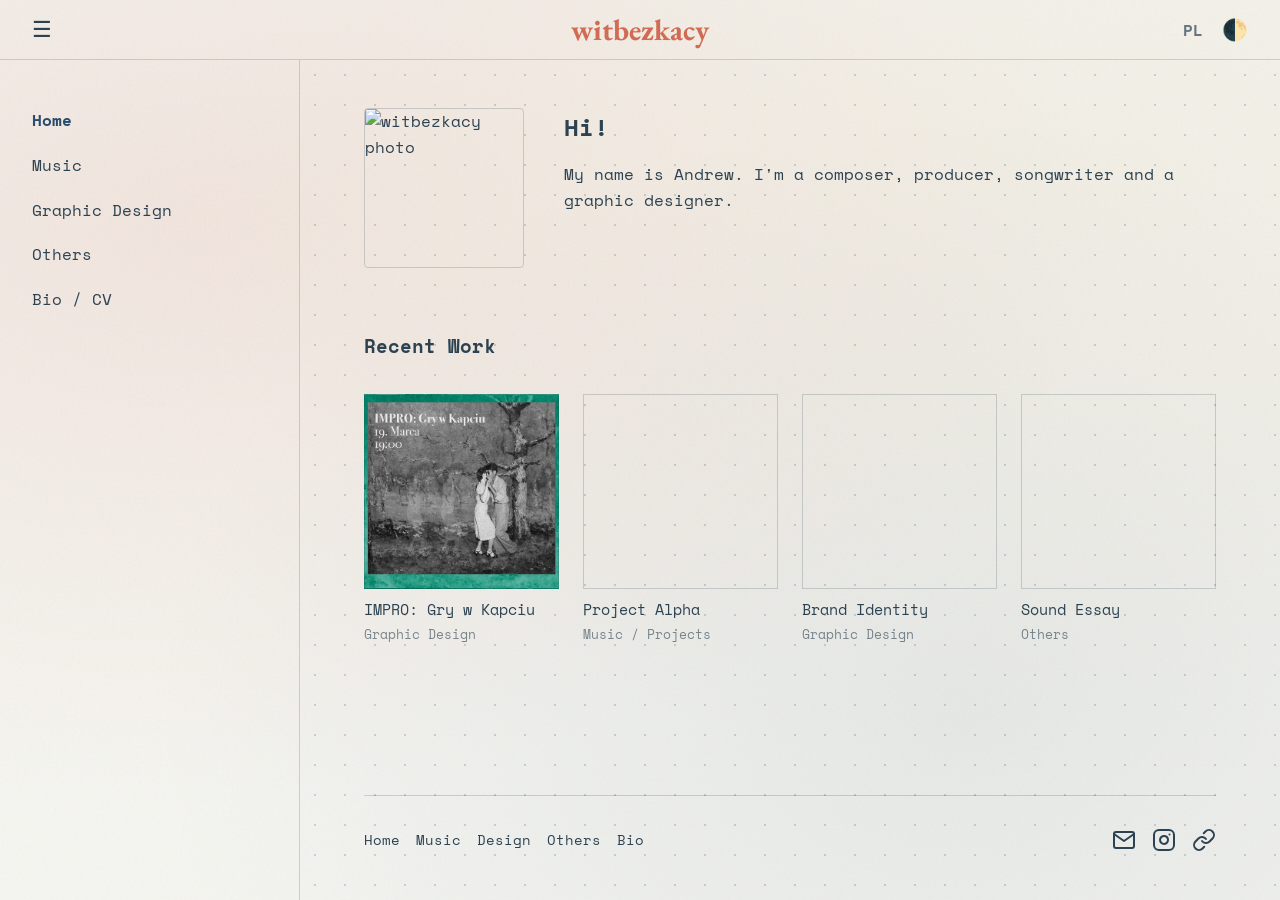
==== commit b6418ca4: "Refactor code structure for improved readability and maintainability" ====
--- a/index.html
+++ b/index.html
@@ -111,7 +111,7 @@
       <section id="home">
         <div class="profile-section">
           <img
-            src="https://via.placeholder.com/300x300/2c4251/f5f5f0?text=Photo"
+            src="images/bio_photo.jpg"
             width="300"
             height="300"
             alt="witbezkacy photo"
@@ -119,16 +119,16 @@
           />
           <div class="profile-text">
             <h2>
-              <span class="lang-en">Welcome</span
-              ><span class="lang-pl">Witamy</span>
+              <span class="lang-en">Hi!</span
+              ><span class="lang-pl">Cześć!</span>
             </h2>
             <p class="lang-en">
-              I am a musician, writer, producer, and graphic designer. Navigate
-              using the menu to explore my work.
+              My name is Andrew. I'm a composer, producer, songwriter and a
+              graphic designer.
             </p>
             <p class="lang-pl">
-              Jestem muzykiem, pisarzem, producentem i grafikiem. Użyj menu, aby
-              odkryć moje prace.
+              Mam na imię Andrzej. Jestem kompozytorem, producentem, autorem
+              piosenek i grafikiem.
             </p>
           </div>
         </div>
@@ -138,17 +138,17 @@
           ><span class="lang-pl">Najnowsze Prace</span>
         </h3>
         <div class="grid">
-          <a href="project-personal.html" class="grid-item">
-            <div
-              class="grid-image"
-              style="
-                background-image: url(&quot;https://via.placeholder.com/400x400/2c4251/f5f5f0?text=Personal&quot;);
-              "
-            ></div>
-            <div class="grid-title">
-              Album Title <br /><span class="grid-meta"
-                ><span class="lang-en">Music / Personal</span
-                ><span class="lang-pl">Muzyka / Osobiste</span></span
+          <a href="project-design.html" class="grid-item">
+            <div
+              class="grid-image"
+              style="
+                background-image: url(&quot;images/impro_gry/impro_gry_260319.jpg&quot;);
+              "
+            ></div>
+            <div class="grid-title">
+              IMPRO: Gry w Kapciu <br /><span class="grid-meta"
+                ><span class="lang-en">Graphic Design</span
+                ><span class="lang-pl">Projektowanie</span></span
               >
             </div>
           </a>
--- a/css/style.css
+++ b/css/style.css
@@ -102,7 +102,6 @@
   display: none !important;
 }
 
-/* FIX: margin-top: 0 forces content to align perfectly with sidebar text */
 h1,
 h2,
 h3 {
@@ -298,7 +297,7 @@
   margin-bottom: 4rem;
 }
 
-/* Profile Section */
+/* Profile Section & Images */
 .profile-section {
   display: flex;
   gap: 2.5rem;
@@ -313,6 +312,7 @@
   object-fit: cover;
   border: 1px solid var(--border-color);
   flex-shrink: 0;
+  cursor: zoom-in;
 }
 
 /* PC Grids */
@@ -346,11 +346,11 @@
   opacity: 0.6;
 }
 
-/* FIX: Facebook Event Grid */
+/* Facebook Event Grid */
 .event-bg-grid {
   display: grid;
   grid-template-columns: repeat(2, 1fr);
-  gap: 1.5rem;
+  gap: 2.5rem;
   margin-top: 3rem;
 }
 .event-bg-grid img {
@@ -358,7 +358,43 @@
   height: auto;
   display: block;
   border: 1px solid var(--border-color);
-  border-radius: 2px;
+  border-radius: 4px;
+  box-shadow: 0 4px 20px rgba(0, 0, 0, 0.06);
+  transition:
+    transform 0.4s ease,
+    box-shadow 0.4s ease;
+  cursor: zoom-in;
+}
+.event-bg-grid img:hover {
+  transform: translateY(-4px);
+  box-shadow: 0 12px 30px rgba(0, 0, 0, 0.12);
+}
+[data-theme="dark"] .event-bg-grid img {
+  box-shadow: 0 4px 20px rgba(0, 0, 0, 0.3);
+}
+[data-theme="dark"] .event-bg-grid img:hover {
+  box-shadow: 0 12px 30px rgba(0, 0, 0, 0.5);
+}
+.event-bg-grid img:nth-child(3n + 1) {
+  grid-column: 1 / -1;
+}
+
+.design-image-grid {
+  display: grid;
+  grid-template-columns: repeat(2, 1fr);
+  gap: 1.5rem;
+  margin-top: 3rem;
+}
+.design-image-grid img {
+  width: 100%;
+  height: auto;
+  display: block;
+  border: 1px solid var(--border-color);
+  cursor: zoom-in;
+}
+.design-image-grid img:first-child,
+.design-image-grid img:last-child {
+  grid-column: 1 / -1;
 }
 
 /* Tables & Lists */
@@ -444,6 +480,42 @@
   color: var(--accent-color);
 }
 
+/* --- LIGHTBOX MODAL --- */
+.lightbox {
+  position: fixed;
+  top: 0;
+  left: 0;
+  width: 100vw;
+  height: 100vh;
+  background: rgba(15, 15, 14, 0.85);
+  backdrop-filter: blur(8px);
+  -webkit-backdrop-filter: blur(8px);
+  z-index: 9999;
+  display: flex;
+  justify-content: center;
+  align-items: center;
+  opacity: 0;
+  pointer-events: none;
+  transition: opacity 0.3s ease;
+  cursor: zoom-out;
+}
+.lightbox.active {
+  opacity: 1;
+  pointer-events: auto;
+}
+.lightbox img {
+  max-width: 90vw;
+  max-height: 90vh;
+  object-fit: contain;
+  border-radius: 4px;
+  box-shadow: 0 10px 40px rgba(0, 0, 0, 0.5);
+  transform: scale(0.95);
+  transition: transform 0.3s ease;
+}
+.lightbox.active img {
+  transform: scale(1);
+}
+
 /* --- STRICT MOBILE LAYOUT --- */
 @media (max-width: 768px) {
   .sidebar-header {
@@ -492,7 +564,18 @@
   }
   .event-bg-grid {
     grid-template-columns: 1fr;
-    gap: 1rem;
+    gap: 1.5rem;
+  }
+  .event-bg-grid img:nth-child(3n + 1) {
+    grid-column: auto;
+  }
+
+  .event-bg-grid img:hover {
+    transform: none;
+    box-shadow: 0 4px 20px rgba(0, 0, 0, 0.06);
+  }
+  [data-theme="dark"] .event-bg-grid img:hover {
+    box-shadow: 0 4px 20px rgba(0, 0, 0, 0.3);
   }
 
   table,
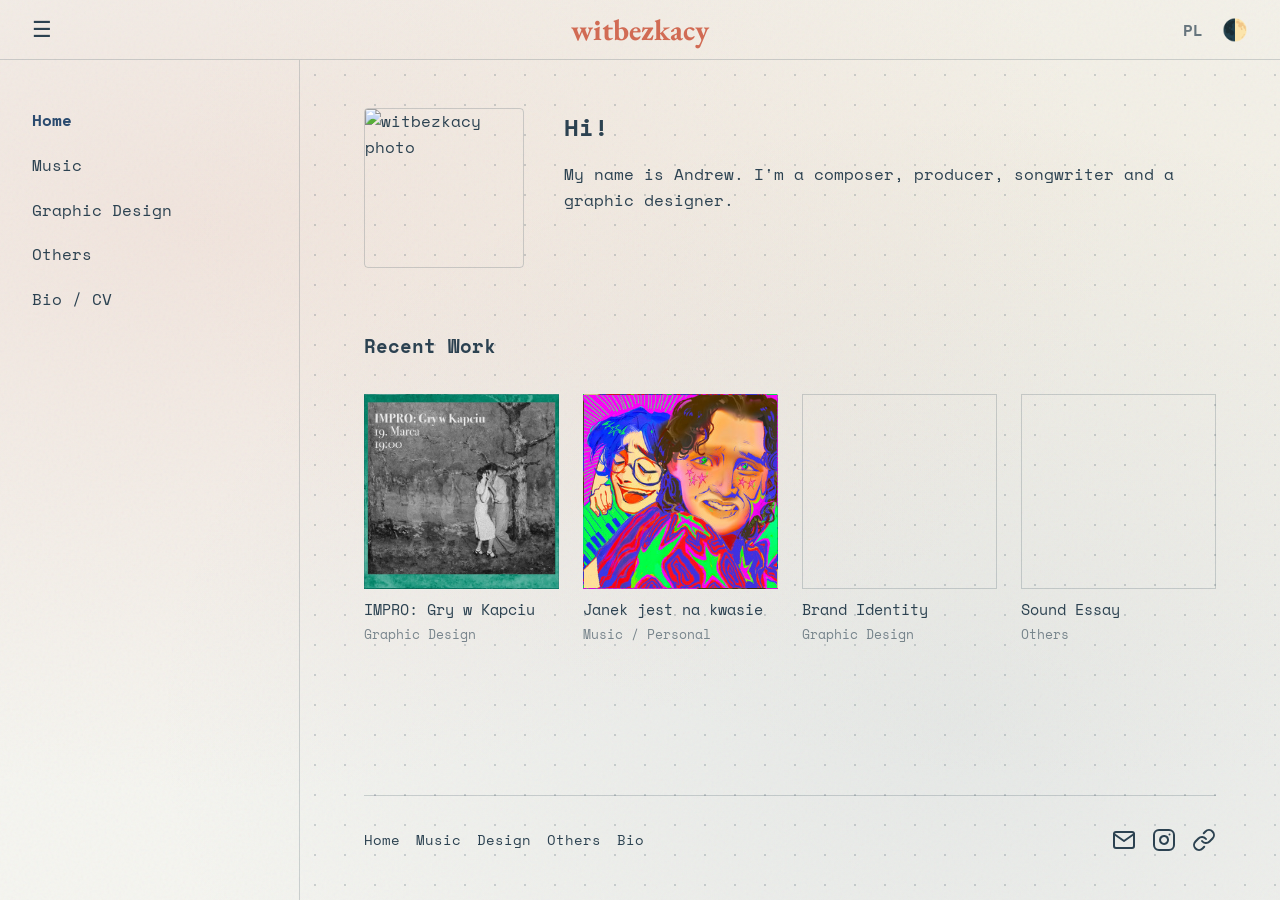
==== commit 63804eae: "Added music to index" ====
--- a/index.html
+++ b/index.html
@@ -152,17 +152,17 @@
               >
             </div>
           </a>
-          <a href="project-collab.html" class="grid-item">
-            <div
-              class="grid-image"
-              style="
-                background-image: url(&quot;https://via.placeholder.com/400x400/d16b54/f5f5f0?text=Projects&quot;);
-              "
-            ></div>
-            <div class="grid-title">
-              Project Alpha <br /><span class="grid-meta"
-                ><span class="lang-en">Music / Projects</span
-                ><span class="lang-pl">Muzyka / Projekty</span></span
+          <a href="personal.html" class="grid-item">
+            <div
+              class="grid-image"
+              style="
+                background-image: url(&quot;images/personal_music/janek_na.jpg&quot;);
+              "
+            ></div>
+            <div class="grid-title">
+              Janek jest na kwasie <br /><span class="grid-meta"
+                ><span class="lang-en">Music / Personal</span
+                ><span class="lang-pl">Muzyka / Osobiste</span></span
               >
             </div>
           </a>
